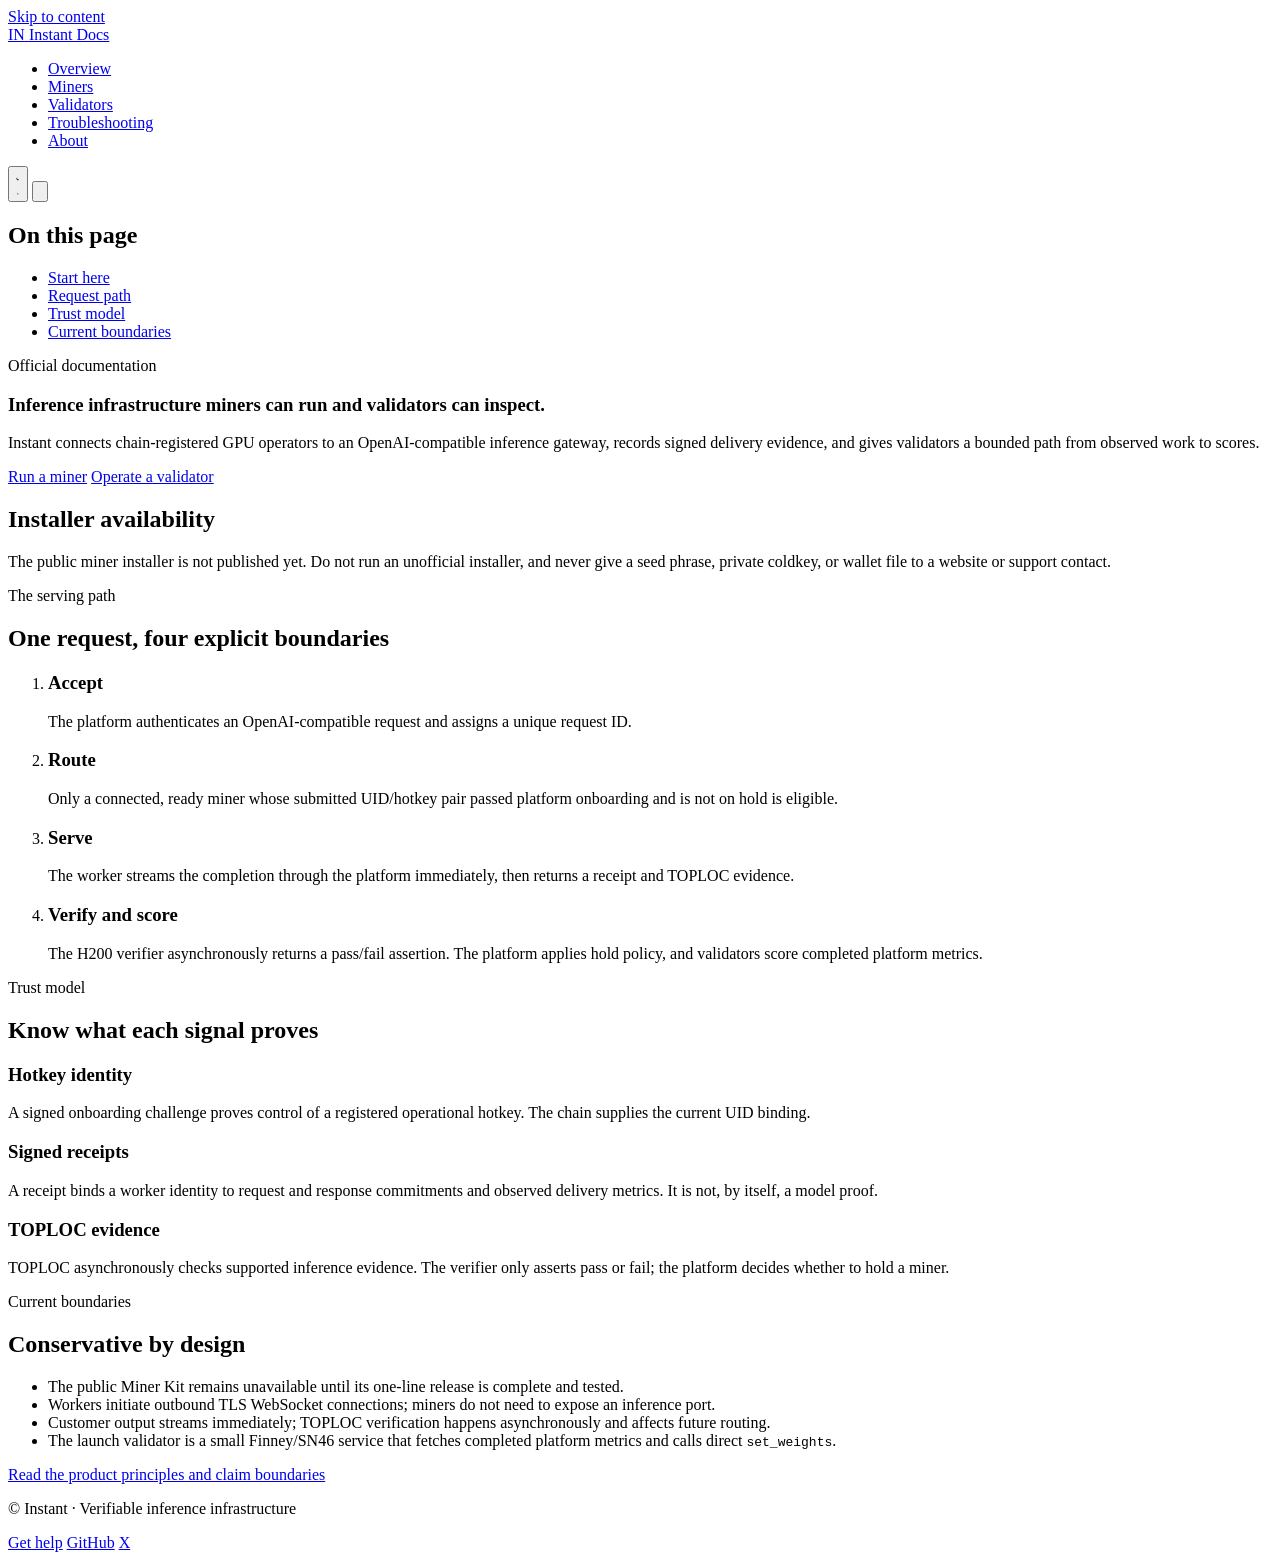
==== site/index.html @ 45af20dd "docs: publish MVP architecture guides" ====
<!doctype html>
<html lang="en">
  <head>
    <meta charset="utf-8">
    <meta name="viewport" content="width=device-width, initial-scale=1">
    <meta name="description" content="Official documentation for Instant miners, validators, routing, receipts, and verified inference.">
    <meta name="robots" content="index, follow">
    <meta id="theme-color" name="theme-color" content="#d9e0e9">
    <title>Instant Docs</title>
    <link rel="canonical" href="https://instantsubnet.com/docs/">
    <link rel="icon" type="image/svg+xml" href="/docs/assets/favicon.svg">
    <link rel="stylesheet" href="/docs/assets/docs.css">
    <script src="/docs/assets/docs.js" defer></script>
  </head>
  <body>
    <a class="skip-link" href="/docs/#main-content">Skip to content</a>
    <header class="docs-header">
      <div class="docs-header-inner">
        <a class="docs-brand" href="/docs/" aria-label="Instant documentation home">
          <span class="docs-brand-mark" aria-hidden="true">IN</span>
          <span>Instant Docs</span>
        </a>
        <nav class="docs-nav" id="docs-nav" aria-label="Primary navigation">
          <ul>
            <li><a href="/docs/" aria-current="page">Overview</a></li>
            <li><a href="/docs/miners/">Miners</a></li>
            <li><a href="/docs/validators/">Validators</a></li>
            <li><a href="/docs/troubleshooting/">Troubleshooting</a></li>
            <li><a href="/docs/about/">About</a></li>
          </ul>
        </nav>
        <button class="theme-toggle" id="theme-toggle" type="button" aria-label="Switch theme">
          <svg class="theme-moon" viewBox="0 0 24 24" aria-hidden="true"><path d="M20 15.4A8.5 8.5 0 0 1 8.6 4 8.5 8.5 0 1 0 20 15.4Z"/></svg>
          <svg class="theme-sun" viewBox="0 0 24 24" aria-hidden="true"><circle cx="12" cy="12" r="3.5"/><path d="M12 2v2M12 20v2M4.9 4.9l1.4 1.4M17.7 17.7l1.4 1.4M2 12h2M20 12h2M4.9 19.1l1.4-1.4M17.7 6.3l1.4-1.4"/></svg>
        </button>
        <button class="docs-menu-toggle" id="docs-menu-toggle" type="button" aria-controls="docs-nav" aria-expanded="false" aria-label="Open documentation menu">
          <svg viewBox="0 0 24 24" aria-hidden="true"><path d="M4 7h16M4 12h16M4 17h16"/></svg>
        </button>
      </div>
    </header>

    <main class="docs-main" id="main-content">
      <aside class="docs-sidebar" aria-label="On this page">
        <h2>On this page</h2>
        <nav aria-label="Page sections">
          <ul>
            <li><a href="/docs/#start">Start here</a></li>
            <li><a href="/docs/#request-path">Request path</a></li>
            <li><a href="/docs/#trust-model">Trust model</a></li>
            <li><a href="/docs/#boundaries">Current boundaries</a></li>
          </ul>
        </nav>
      </aside>

      <article class="docs-content">
        <section class="hero" id="start" aria-labelledby="hero-title">
          <p class="eyebrow">Official documentation</p>
          <h1 id="hero-title">Inference infrastructure miners can run and validators can inspect.</h1>
          <p class="lede">
            Instant connects chain-registered GPU operators to an OpenAI-compatible
            inference gateway, records signed delivery evidence, and gives validators
            a bounded path from observed work to scores.
          </p>
          <div class="actions" aria-label="Choose a documentation path">
            <a class="button button--primary" href="/docs/miners/">Run a miner</a>
            <a class="button" href="/docs/validators/">Operate a validator</a>
          </div>
        </section>

        <aside class="callout callout--warning" aria-labelledby="availability-title">
          <h2 id="availability-title">Installer availability</h2>
          <p>
            The public miner installer is not published yet. Do not run an
            unofficial installer, and never give a seed phrase, private coldkey, or
            wallet file to a website or support contact.
          </p>
        </aside>

        <section id="request-path" aria-labelledby="request-path-title">
          <p class="eyebrow">The serving path</p>
          <h2 id="request-path-title">One request, four explicit boundaries</h2>
          <ol class="steps">
            <li>
              <h3>Accept</h3>
              <p>The platform authenticates an OpenAI-compatible request and assigns a unique request ID.</p>
            </li>
            <li>
              <h3>Route</h3>
              <p>Only a connected, ready miner whose submitted UID/hotkey pair passed platform onboarding and is not on hold is eligible.</p>
            </li>
            <li>
              <h3>Serve</h3>
              <p>The worker streams the completion through the platform immediately, then returns a receipt and TOPLOC evidence.</p>
            </li>
            <li>
              <h3>Verify and score</h3>
              <p>The H200 verifier asynchronously returns a pass/fail assertion. The platform applies hold policy, and validators score completed platform metrics.</p>
            </li>
          </ol>
        </section>

        <section id="trust-model" aria-labelledby="trust-model-title">
          <p class="eyebrow">Trust model</p>
          <h2 id="trust-model-title">Know what each signal proves</h2>
          <div class="card-grid">
            <article class="card">
              <h3>Hotkey identity</h3>
              <p>A signed onboarding challenge proves control of a registered operational hotkey. The chain supplies the current UID binding.</p>
            </article>
            <article class="card">
              <h3>Signed receipts</h3>
              <p>A receipt binds a worker identity to request and response commitments and observed delivery metrics. It is not, by itself, a model proof.</p>
            </article>
            <article class="card">
              <h3>TOPLOC evidence</h3>
              <p>TOPLOC asynchronously checks supported inference evidence. The verifier only asserts pass or fail; the platform decides whether to hold a miner.</p>
            </article>
          </div>
        </section>

        <section id="boundaries" aria-labelledby="boundaries-title">
          <p class="eyebrow">Current boundaries</p>
          <h2 id="boundaries-title">Conservative by design</h2>
          <ul class="check-list">
            <li>The public Miner Kit remains unavailable until its one-line release is complete and tested.</li>
            <li>Workers initiate outbound TLS WebSocket connections; miners do not need to expose an inference port.</li>
            <li>Customer output streams immediately; TOPLOC verification happens asynchronously and affects future routing.</li>
            <li>The launch validator is a small Finney/SN46 service that fetches completed platform metrics and calls direct <code>set_weights</code>.</li>
          </ul>
          <p><a class="text-link" href="/docs/about/">Read the product principles and claim boundaries</a></p>
        </section>
      </article>
    </main>

    <footer class="docs-footer">
      <div class="docs-footer-inner">
        <p>© <span data-current-year></span> Instant · Verifiable inference infrastructure</p>
        <nav aria-label="Footer navigation">
          <a href="/docs/troubleshooting/">Get help</a>
          <a href="https://github.com/instant-subnet" rel="noopener noreferrer">GitHub</a>
          <a href="https://x.com/instantsubnet" rel="noopener noreferrer">X</a>
        </nav>
      </div>
    </footer>
  </body>
</html>
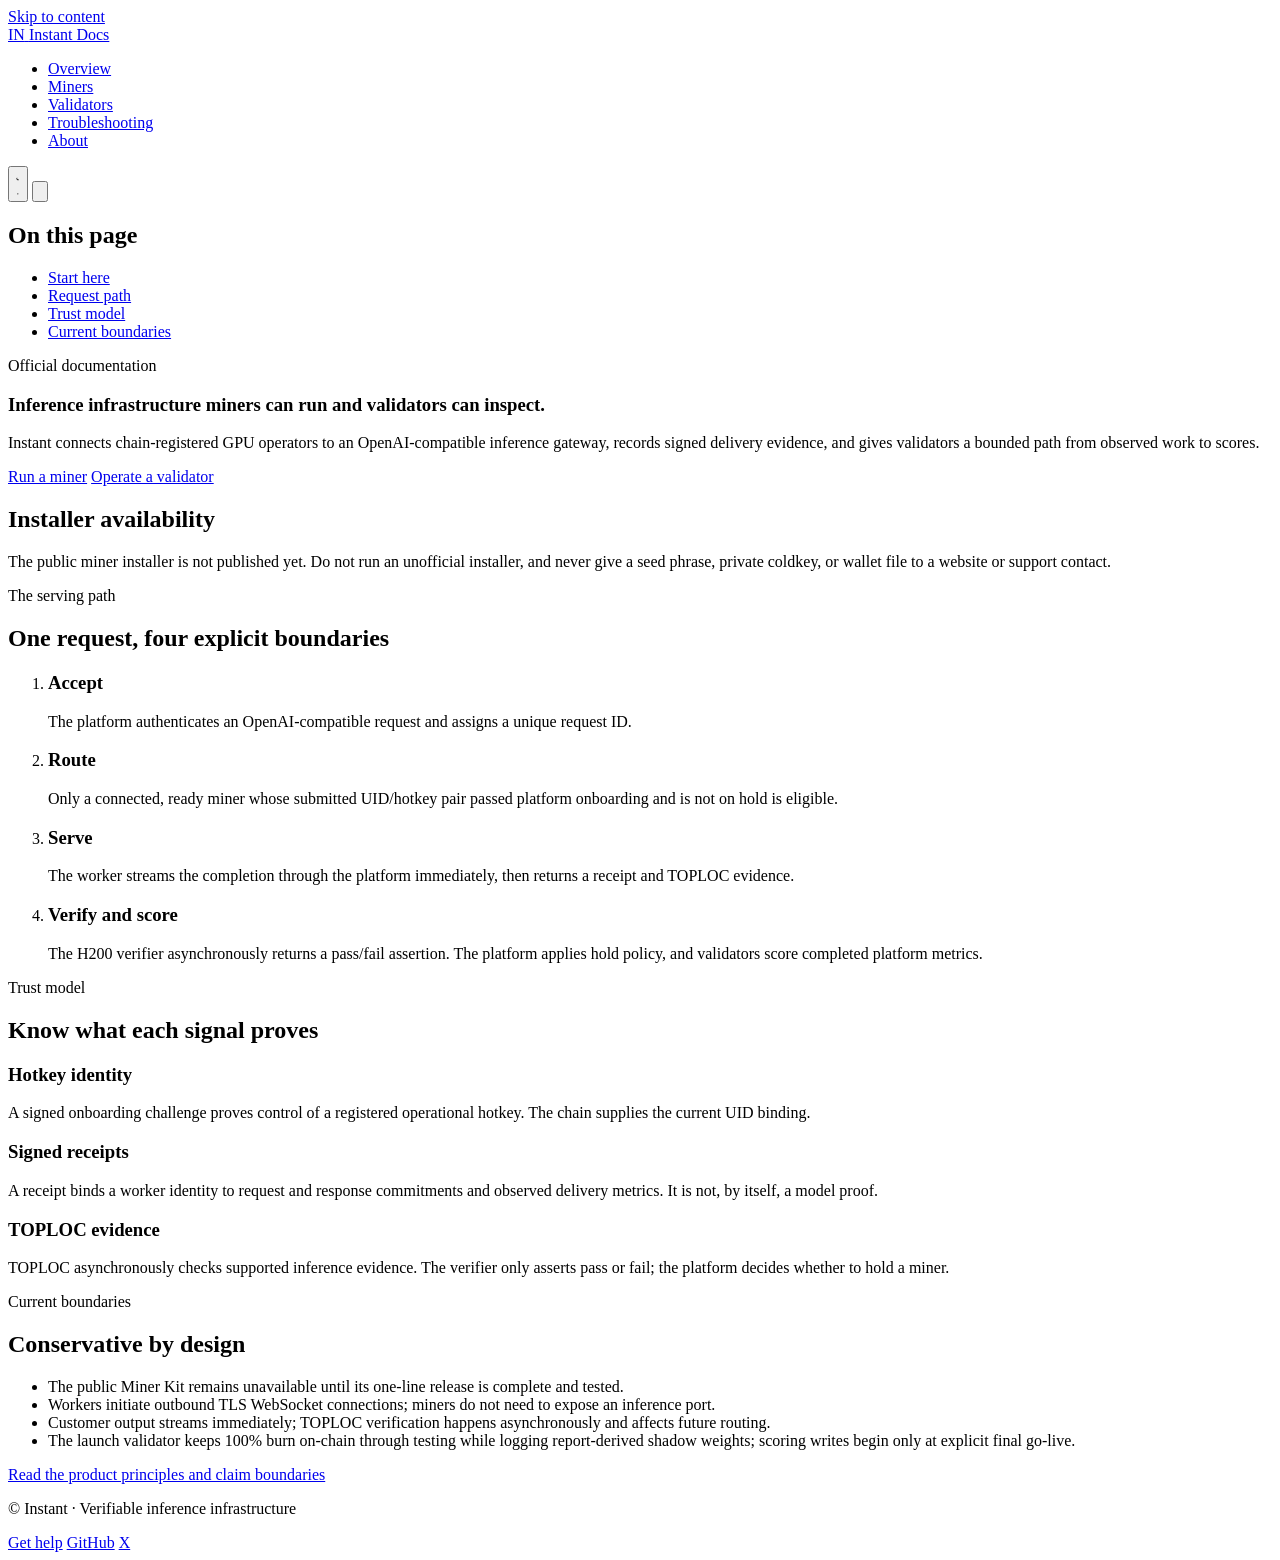
==== commit 5134137b: "docs: align public MVP launch policy" ====
--- a/site/index.html
+++ b/site/index.html
@@ -125,7 +125,7 @@
             <li>The public Miner Kit remains unavailable until its one-line release is complete and tested.</li>
             <li>Workers initiate outbound TLS WebSocket connections; miners do not need to expose an inference port.</li>
             <li>Customer output streams immediately; TOPLOC verification happens asynchronously and affects future routing.</li>
-            <li>The launch validator is a small Finney/SN46 service that fetches completed platform metrics and calls direct <code>set_weights</code>.</li>
+            <li>The launch validator keeps 100% burn on-chain through testing while logging report-derived shadow weights; scoring writes begin only at explicit final go-live.</li>
           </ul>
           <p><a class="text-link" href="/docs/about/">Read the product principles and claim boundaries</a></p>
         </section>
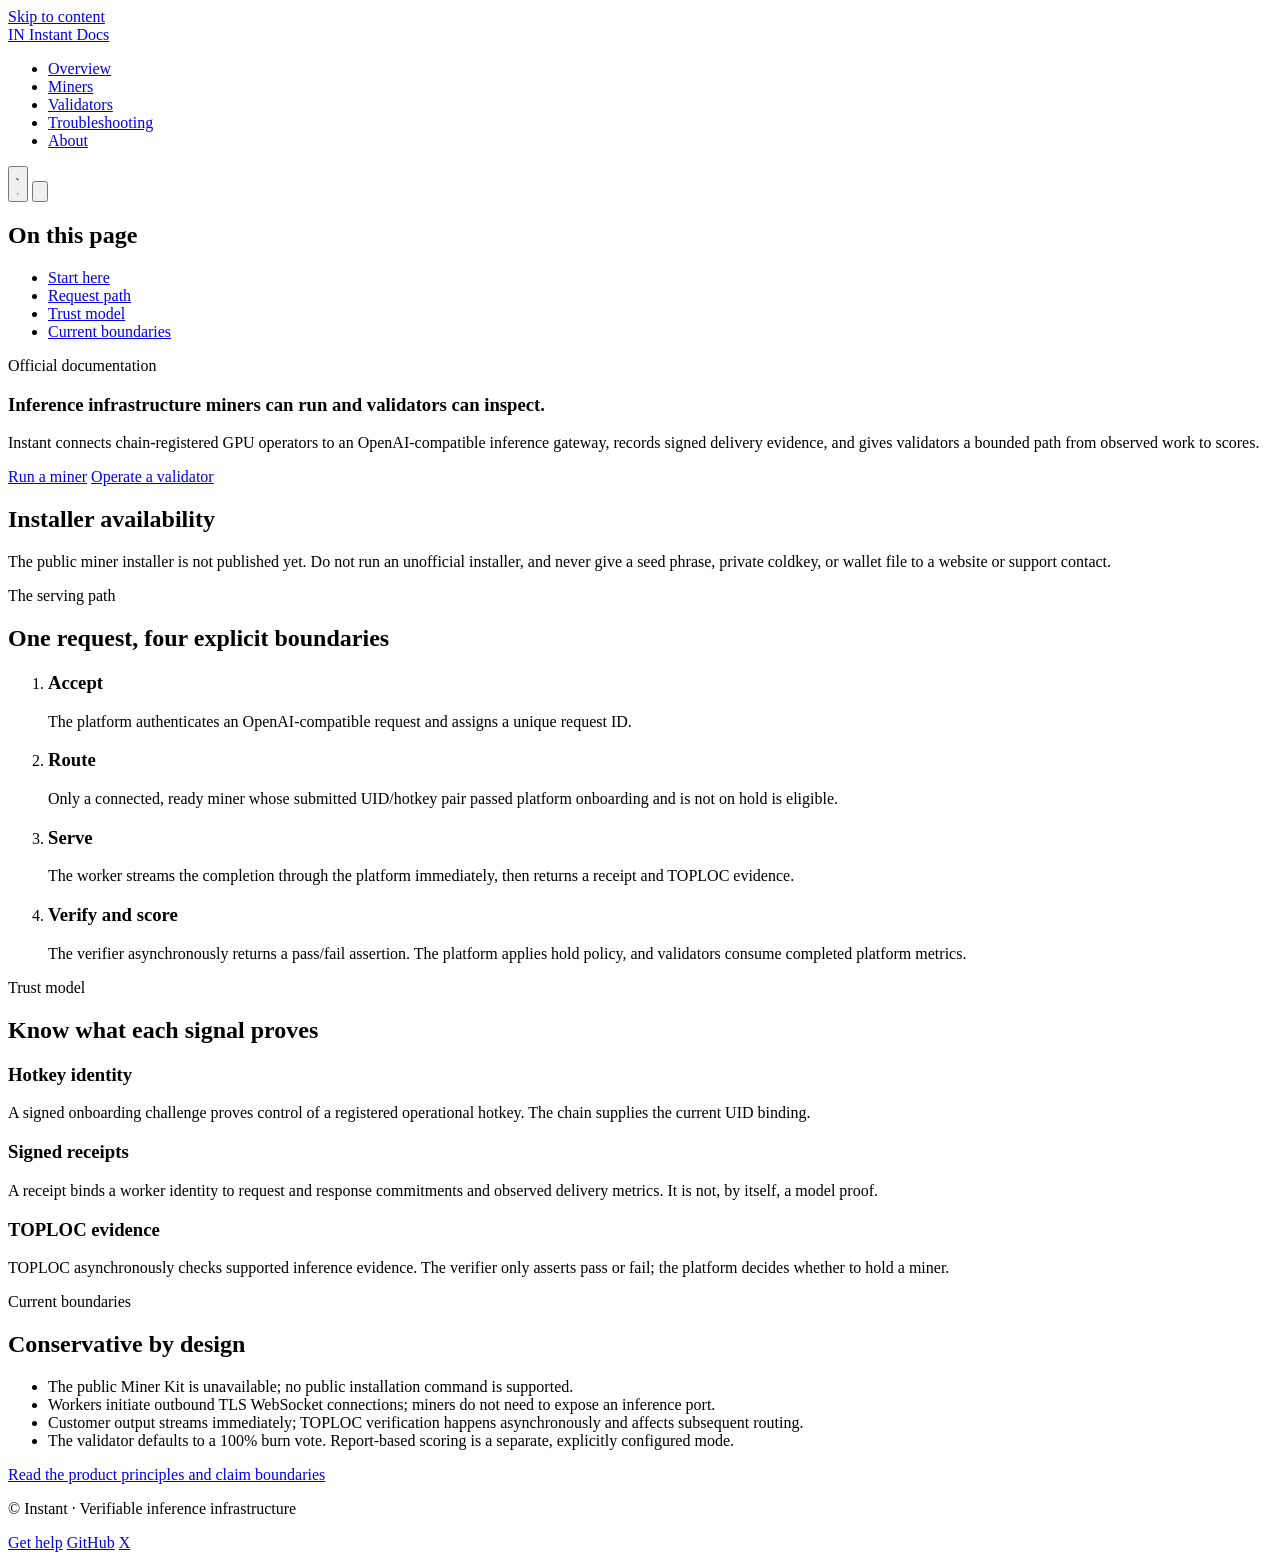
==== commit 098aae77: "docs: document public service behavior" ====
--- a/site/index.html
+++ b/site/index.html
@@ -94,7 +94,7 @@
             </li>
             <li>
               <h3>Verify and score</h3>
-              <p>The H200 verifier asynchronously returns a pass/fail assertion. The platform applies hold policy, and validators score completed platform metrics.</p>
+              <p>The verifier asynchronously returns a pass/fail assertion. The platform applies hold policy, and validators consume completed platform metrics.</p>
             </li>
           </ol>
         </section>
@@ -122,10 +122,10 @@
           <p class="eyebrow">Current boundaries</p>
           <h2 id="boundaries-title">Conservative by design</h2>
           <ul class="check-list">
-            <li>The public Miner Kit remains unavailable until its one-line release is complete and tested.</li>
+            <li>The public Miner Kit is unavailable; no public installation command is supported.</li>
             <li>Workers initiate outbound TLS WebSocket connections; miners do not need to expose an inference port.</li>
-            <li>Customer output streams immediately; TOPLOC verification happens asynchronously and affects future routing.</li>
-            <li>The launch validator keeps 100% burn on-chain through testing while logging report-derived shadow weights; scoring writes begin only at explicit final go-live.</li>
+            <li>Customer output streams immediately; TOPLOC verification happens asynchronously and affects subsequent routing.</li>
+            <li>The validator defaults to a 100% burn vote. Report-based scoring is a separate, explicitly configured mode.</li>
           </ul>
           <p><a class="text-link" href="/docs/about/">Read the product principles and claim boundaries</a></p>
         </section>
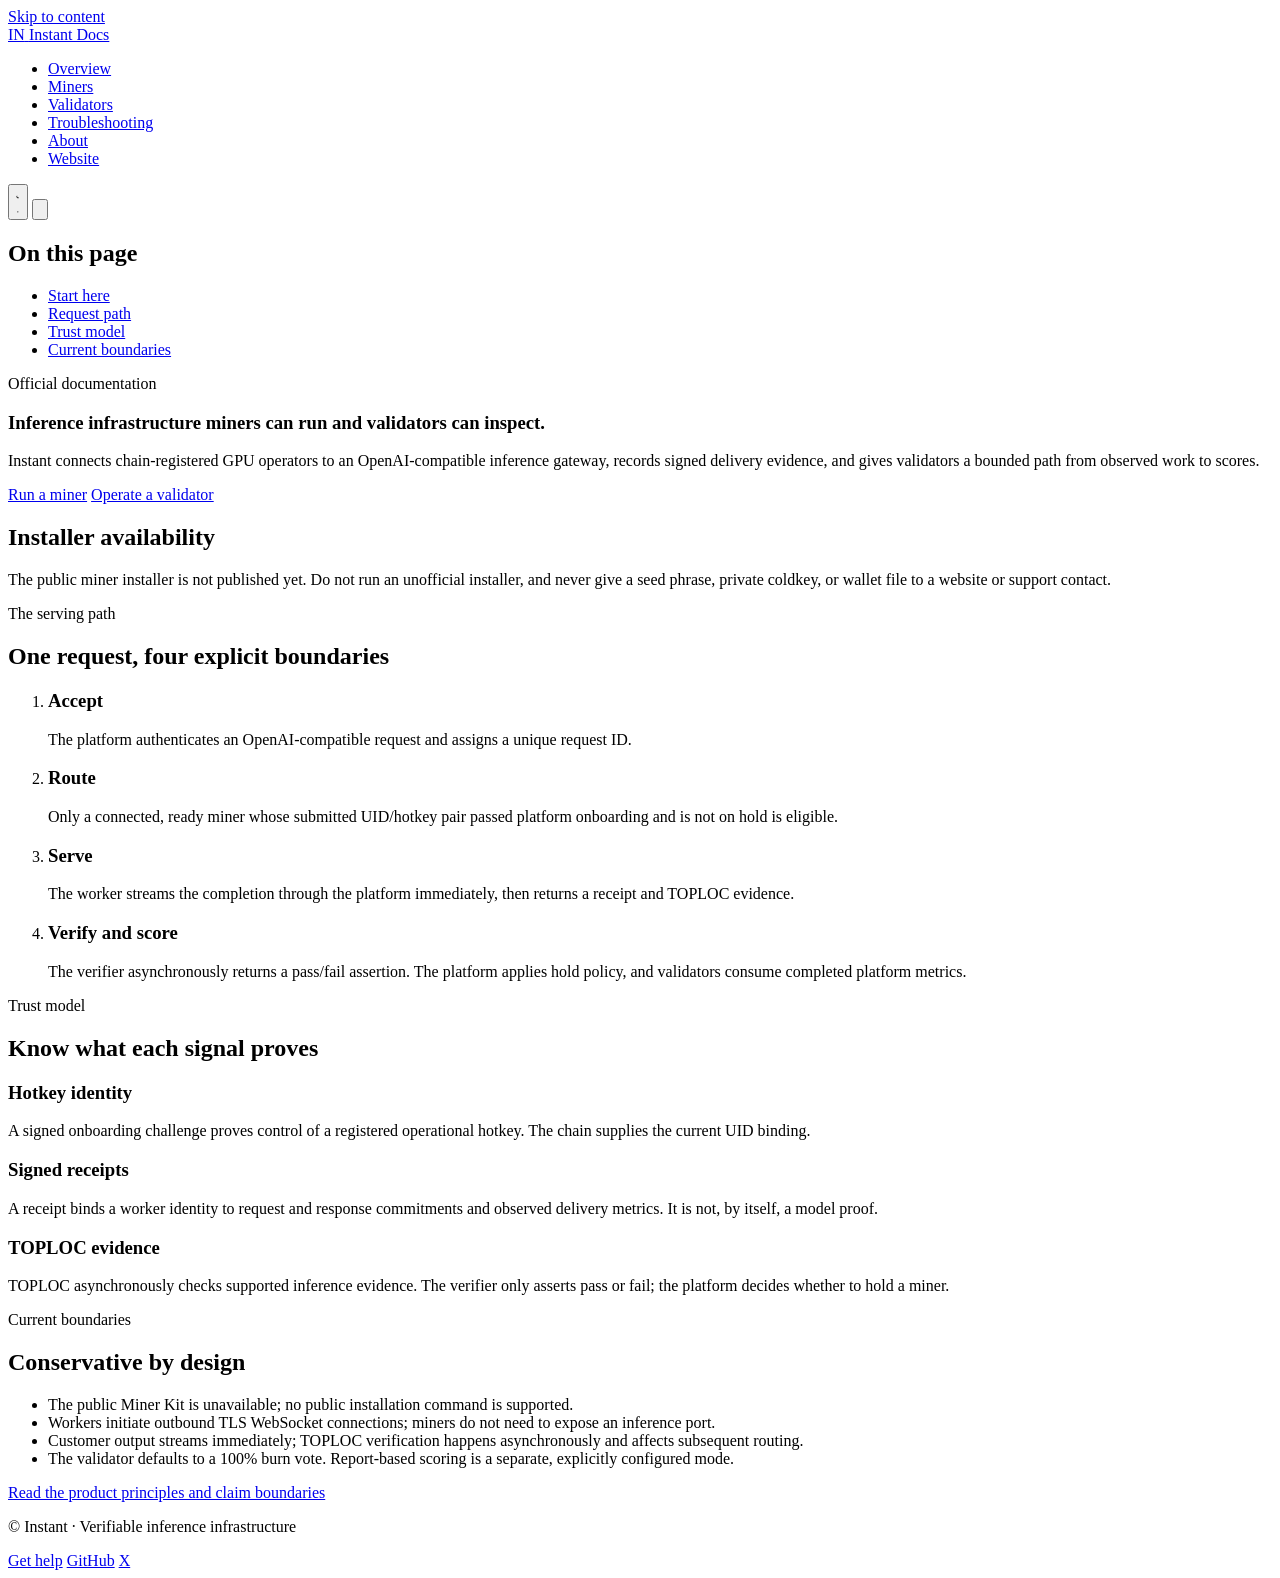
==== commit 260bd13a: "Link docs back to Instant website" ====
--- a/site/index.html
+++ b/site/index.html
@@ -7,26 +7,27 @@
     <meta name="robots" content="index, follow">
     <meta id="theme-color" name="theme-color" content="#d9e0e9">
     <title>Instant Docs</title>
-    <link rel="canonical" href="https://instantsubnet.com/docs/">
-    <link rel="icon" type="image/svg+xml" href="/docs/assets/favicon.svg">
-    <link rel="stylesheet" href="/docs/assets/docs.css">
-    <script src="/docs/assets/docs.js" defer></script>
+    <link rel="canonical" href="https://docs.instantsubnet.com/">
+    <link rel="icon" type="image/svg+xml" href="/assets/favicon.svg">
+    <link rel="stylesheet" href="/assets/docs.css">
+    <script src="/assets/docs.js" defer></script>
   </head>
   <body>
-    <a class="skip-link" href="/docs/#main-content">Skip to content</a>
+    <a class="skip-link" href="/#main-content">Skip to content</a>
     <header class="docs-header">
       <div class="docs-header-inner">
-        <a class="docs-brand" href="/docs/" aria-label="Instant documentation home">
+        <a class="docs-brand" href="/" aria-label="Instant documentation home">
           <span class="docs-brand-mark" aria-hidden="true">IN</span>
           <span>Instant Docs</span>
         </a>
         <nav class="docs-nav" id="docs-nav" aria-label="Primary navigation">
           <ul>
-            <li><a href="/docs/" aria-current="page">Overview</a></li>
-            <li><a href="/docs/miners/">Miners</a></li>
-            <li><a href="/docs/validators/">Validators</a></li>
-            <li><a href="/docs/troubleshooting/">Troubleshooting</a></li>
-            <li><a href="/docs/about/">About</a></li>
+            <li><a href="/" aria-current="page">Overview</a></li>
+            <li><a href="/miners/">Miners</a></li>
+            <li><a href="/validators/">Validators</a></li>
+            <li><a href="/troubleshooting/">Troubleshooting</a></li>
+            <li><a href="/about/">About</a></li>
+            <li><a href="https://instantsubnet.com/">Website</a></li>
           </ul>
         </nav>
         <button class="theme-toggle" id="theme-toggle" type="button" aria-label="Switch theme">
@@ -44,10 +45,10 @@
         <h2>On this page</h2>
         <nav aria-label="Page sections">
           <ul>
-            <li><a href="/docs/#start">Start here</a></li>
-            <li><a href="/docs/#request-path">Request path</a></li>
-            <li><a href="/docs/#trust-model">Trust model</a></li>
-            <li><a href="/docs/#boundaries">Current boundaries</a></li>
+            <li><a href="/#start">Start here</a></li>
+            <li><a href="/#request-path">Request path</a></li>
+            <li><a href="/#trust-model">Trust model</a></li>
+            <li><a href="/#boundaries">Current boundaries</a></li>
           </ul>
         </nav>
       </aside>
@@ -62,8 +63,8 @@
             a bounded path from observed work to scores.
           </p>
           <div class="actions" aria-label="Choose a documentation path">
-            <a class="button button--primary" href="/docs/miners/">Run a miner</a>
-            <a class="button" href="/docs/validators/">Operate a validator</a>
+            <a class="button button--primary" href="/miners/">Run a miner</a>
+            <a class="button" href="/validators/">Operate a validator</a>
           </div>
         </section>
 
@@ -127,7 +128,7 @@
             <li>Customer output streams immediately; TOPLOC verification happens asynchronously and affects subsequent routing.</li>
             <li>The validator defaults to a 100% burn vote. Report-based scoring is a separate, explicitly configured mode.</li>
           </ul>
-          <p><a class="text-link" href="/docs/about/">Read the product principles and claim boundaries</a></p>
+          <p><a class="text-link" href="/about/">Read the product principles and claim boundaries</a></p>
         </section>
       </article>
     </main>
@@ -136,7 +137,7 @@
       <div class="docs-footer-inner">
         <p>© <span data-current-year></span> Instant · Verifiable inference infrastructure</p>
         <nav aria-label="Footer navigation">
-          <a href="/docs/troubleshooting/">Get help</a>
+          <a href="/troubleshooting/">Get help</a>
           <a href="https://github.com/instant-subnet" rel="noopener noreferrer">GitHub</a>
           <a href="https://x.com/instantsubnet" rel="noopener noreferrer">X</a>
         </nav>
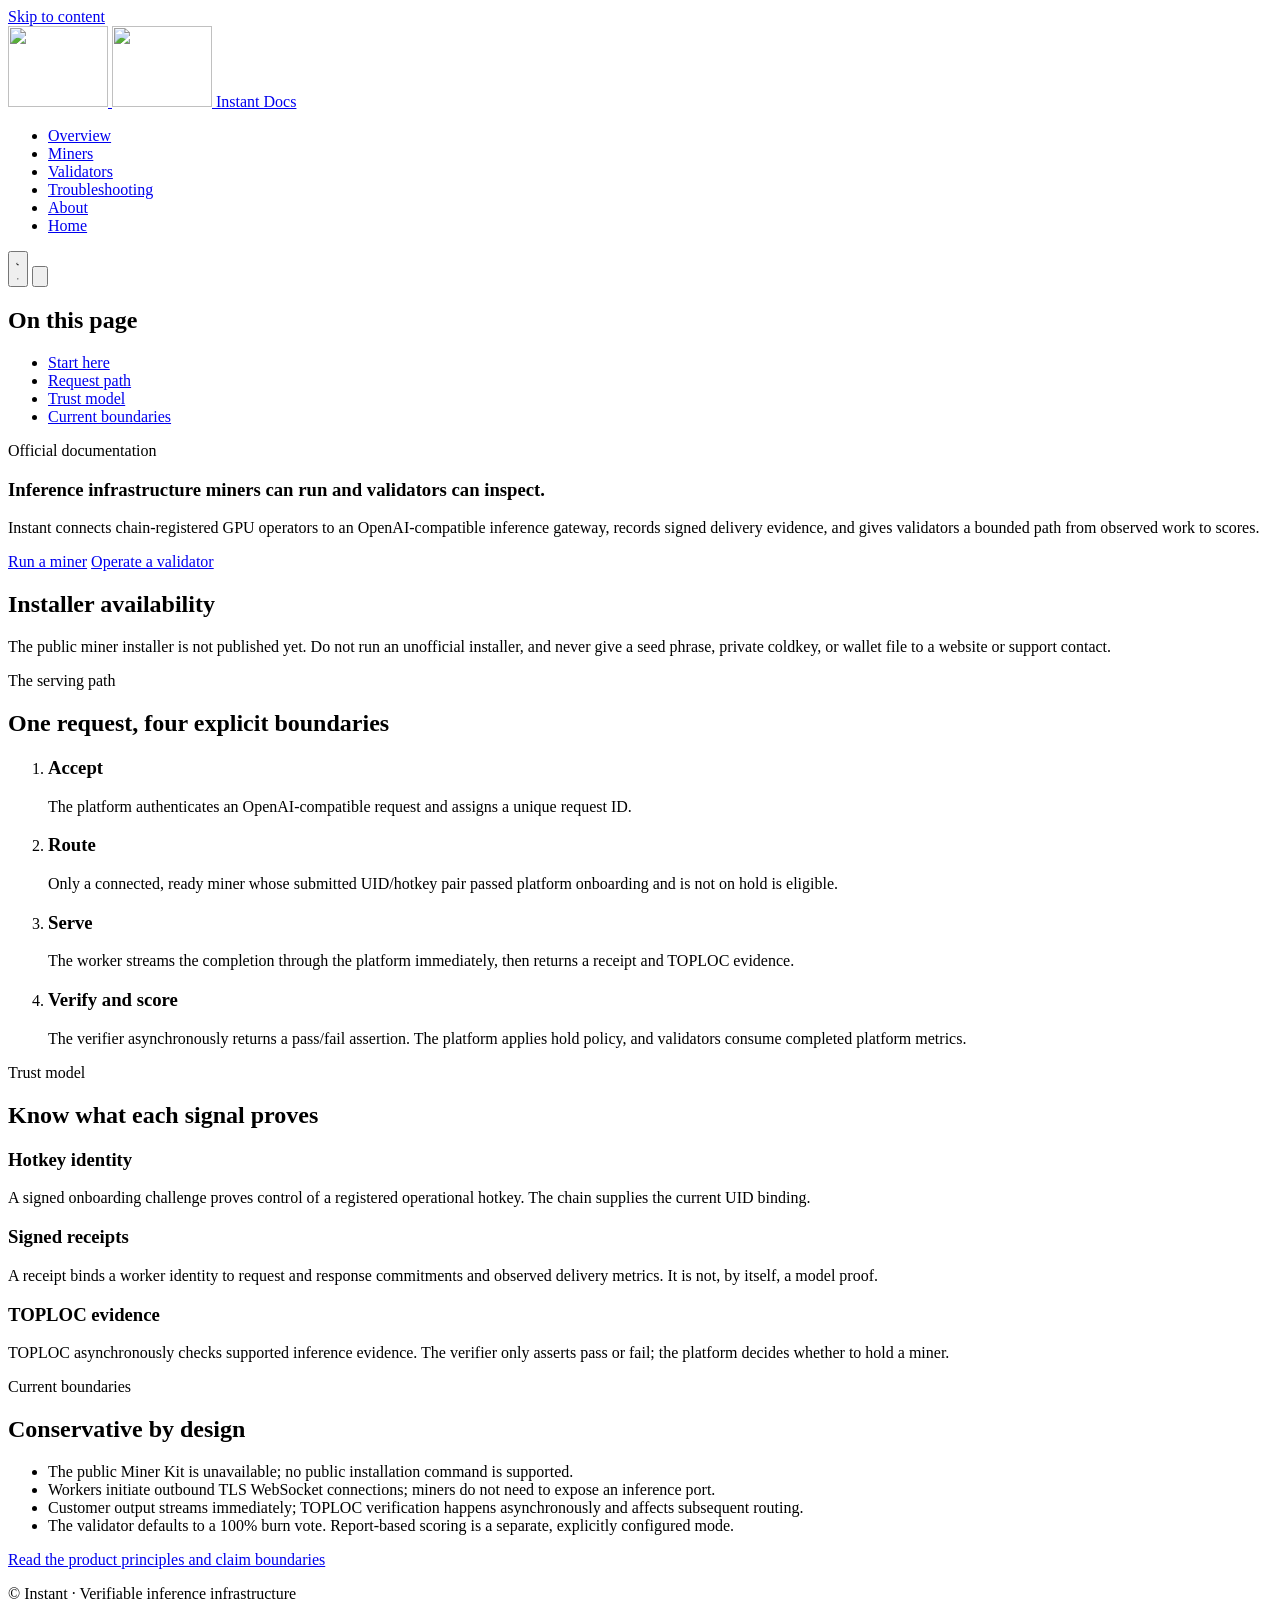
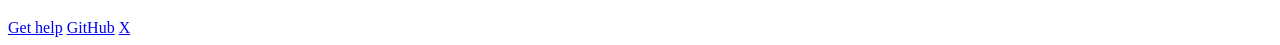
==== commit c136f525: "Refine docs header branding" ====
--- a/site/index.html
+++ b/site/index.html
@@ -17,7 +17,10 @@
     <header class="docs-header">
       <div class="docs-header-inner">
         <a class="docs-brand" href="/" aria-label="Instant documentation home">
-          <span class="docs-brand-mark" aria-hidden="true">IN</span>
+          <span class="docs-brand-mark" aria-hidden="true">
+            <img class="docs-brand-mark-light" src="/assets/instant-mark-light.svg" alt="" width="100" height="81">
+            <img class="docs-brand-mark-dark" src="/assets/instant-mark-dark.svg" alt="" width="100" height="81">
+          </span>
           <span>Instant Docs</span>
         </a>
         <nav class="docs-nav" id="docs-nav" aria-label="Primary navigation">
@@ -27,7 +30,7 @@
             <li><a href="/validators/">Validators</a></li>
             <li><a href="/troubleshooting/">Troubleshooting</a></li>
             <li><a href="/about/">About</a></li>
-            <li><a href="https://instantsubnet.com/">Website</a></li>
+            <li><a href="https://instantsubnet.com/">Home</a></li>
           </ul>
         </nav>
         <button class="theme-toggle" id="theme-toggle" type="button" aria-label="Switch theme">
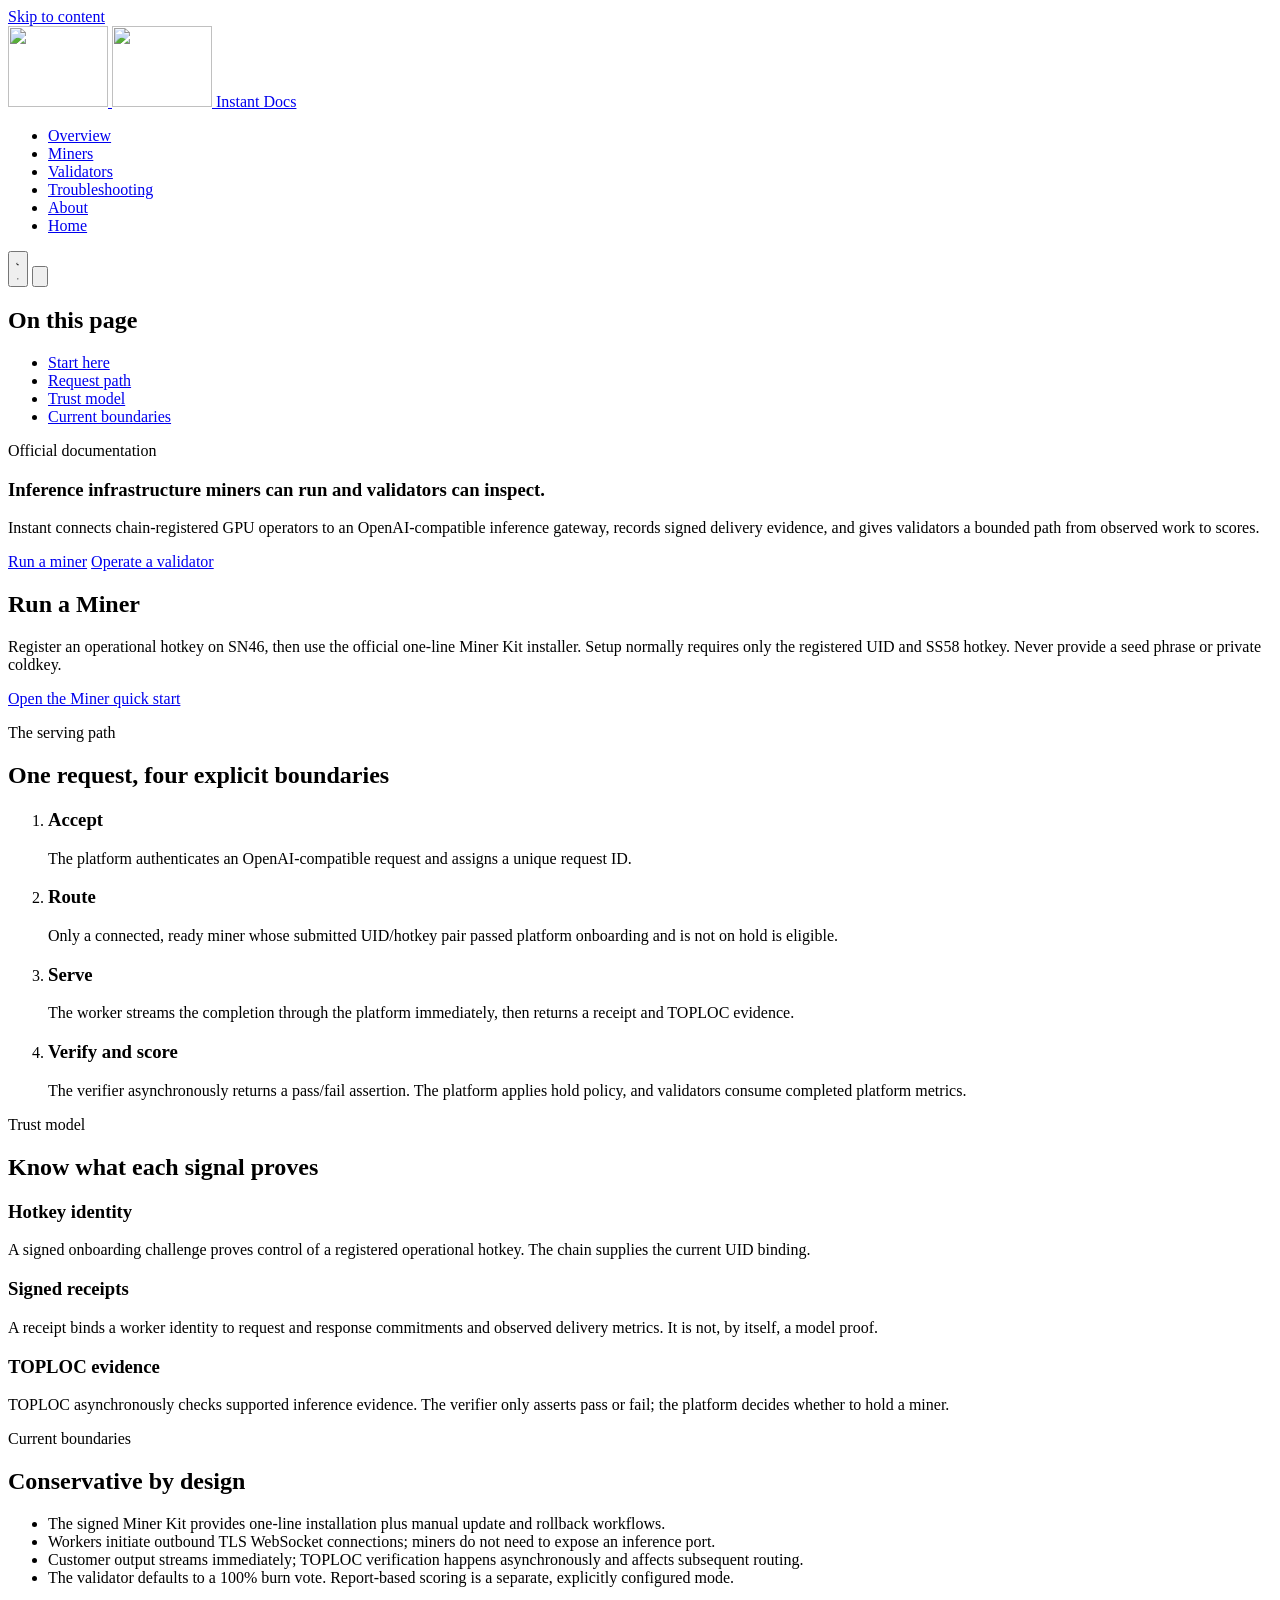
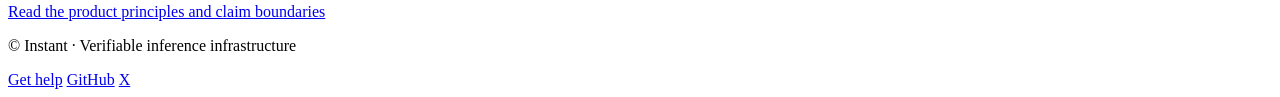
==== commit 7fc1338d: "docs: complete miner operations guide" ====
--- a/site/index.html
+++ b/site/index.html
@@ -71,13 +71,14 @@
           </div>
         </section>
 
-        <aside class="callout callout--warning" aria-labelledby="availability-title">
-          <h2 id="availability-title">Installer availability</h2>
+        <aside class="callout" aria-labelledby="availability-title">
+          <h2 id="availability-title">Run a Miner</h2>
           <p>
-            The public miner installer is not published yet. Do not run an
-            unofficial installer, and never give a seed phrase, private coldkey, or
-            wallet file to a website or support contact.
+            Register an operational hotkey on SN46, then use the official one-line
+            Miner Kit installer. Setup normally requires only the registered UID and
+            SS58 hotkey. Never provide a seed phrase or private coldkey.
           </p>
+          <p><a class="text-link" href="/miners/#quick-start">Open the Miner quick start</a></p>
         </aside>
 
         <section id="request-path" aria-labelledby="request-path-title">
@@ -126,7 +127,7 @@
           <p class="eyebrow">Current boundaries</p>
           <h2 id="boundaries-title">Conservative by design</h2>
           <ul class="check-list">
-            <li>The public Miner Kit is unavailable; no public installation command is supported.</li>
+            <li>The signed Miner Kit provides one-line installation plus manual update and rollback workflows.</li>
             <li>Workers initiate outbound TLS WebSocket connections; miners do not need to expose an inference port.</li>
             <li>Customer output streams immediately; TOPLOC verification happens asynchronously and affects subsequent routing.</li>
             <li>The validator defaults to a 100% burn vote. Report-based scoring is a separate, explicitly configured mode.</li>
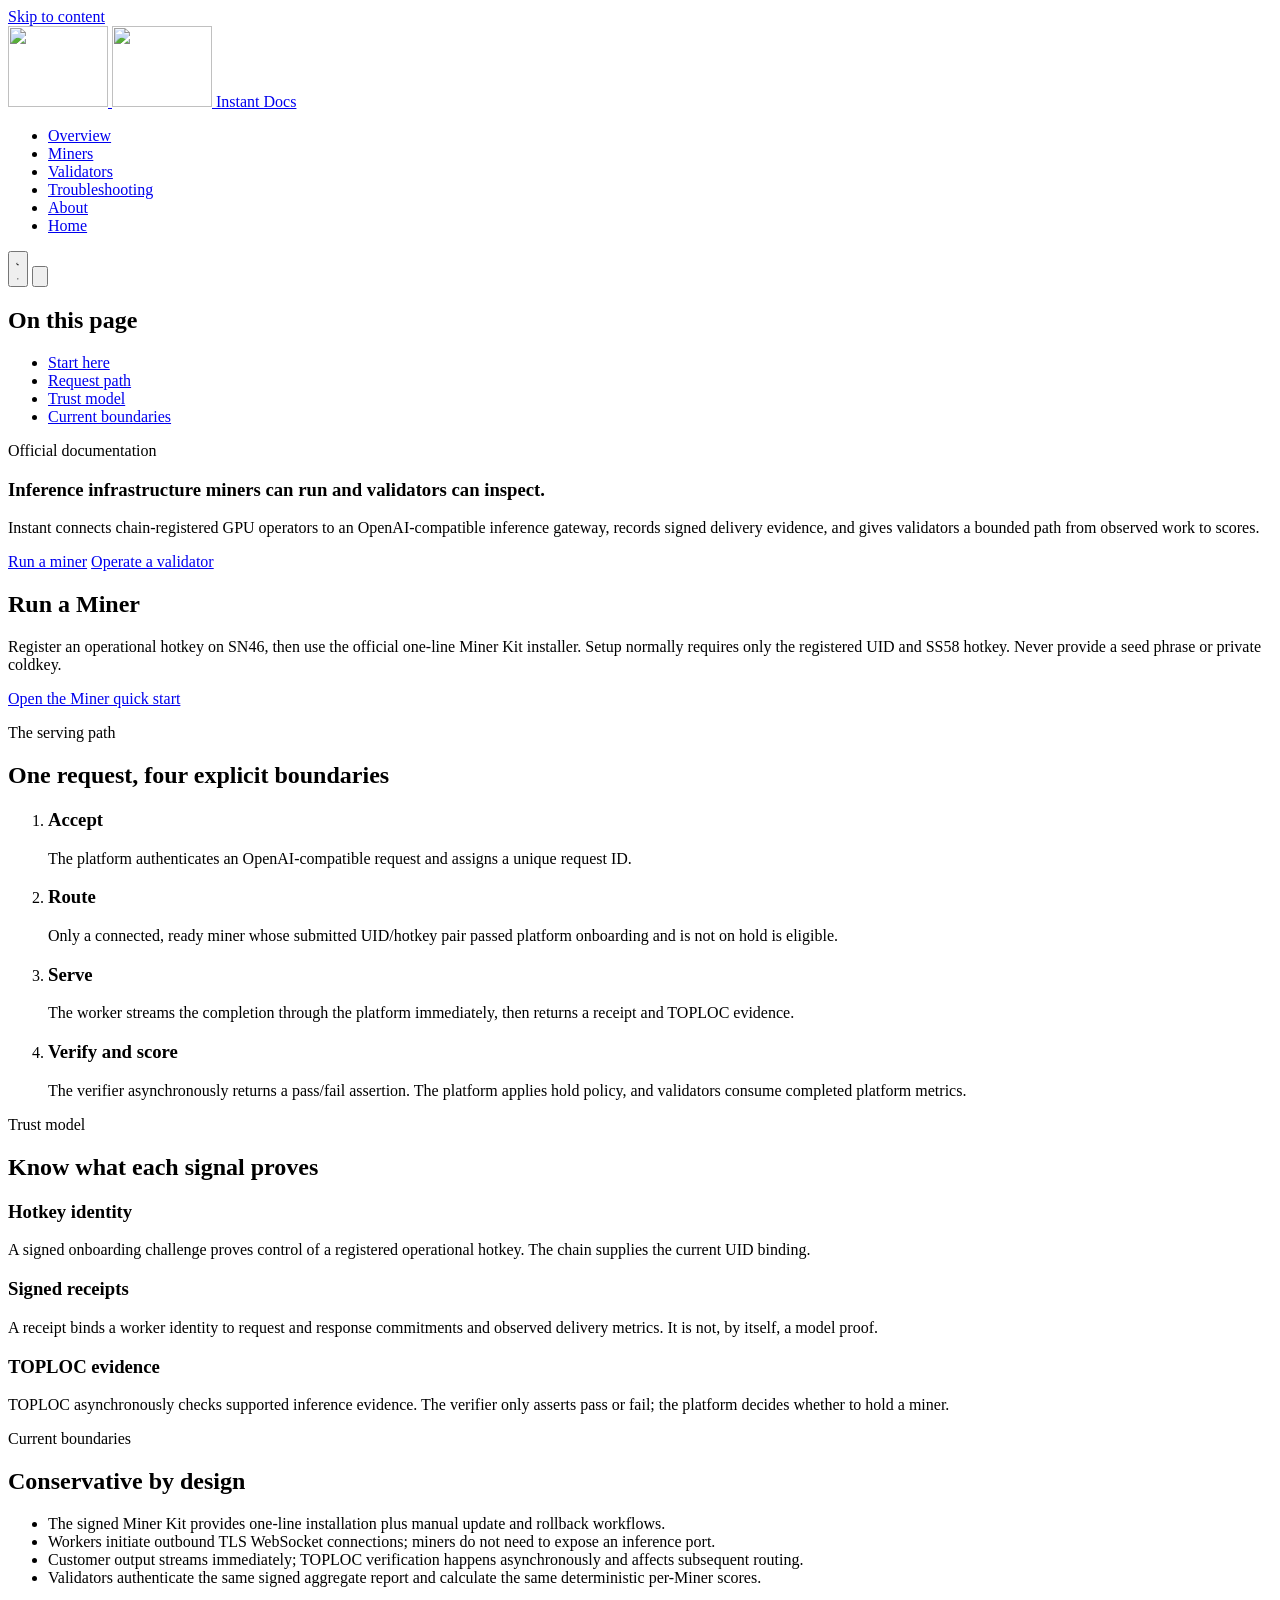
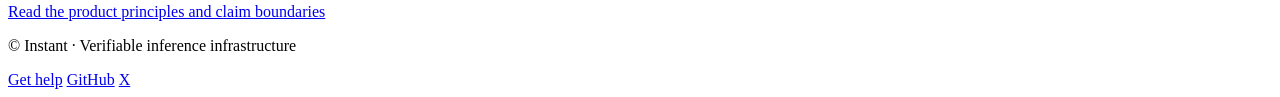
==== commit e5faa739: "docs: complete miner and validator guides" ====
--- a/site/index.html
+++ b/site/index.html
@@ -130,7 +130,7 @@
             <li>The signed Miner Kit provides one-line installation plus manual update and rollback workflows.</li>
             <li>Workers initiate outbound TLS WebSocket connections; miners do not need to expose an inference port.</li>
             <li>Customer output streams immediately; TOPLOC verification happens asynchronously and affects subsequent routing.</li>
-            <li>The validator defaults to a 100% burn vote. Report-based scoring is a separate, explicitly configured mode.</li>
+            <li>Validators authenticate the same signed aggregate report and calculate the same deterministic per-Miner scores.</li>
           </ul>
           <p><a class="text-link" href="/about/">Read the product principles and claim boundaries</a></p>
         </section>
